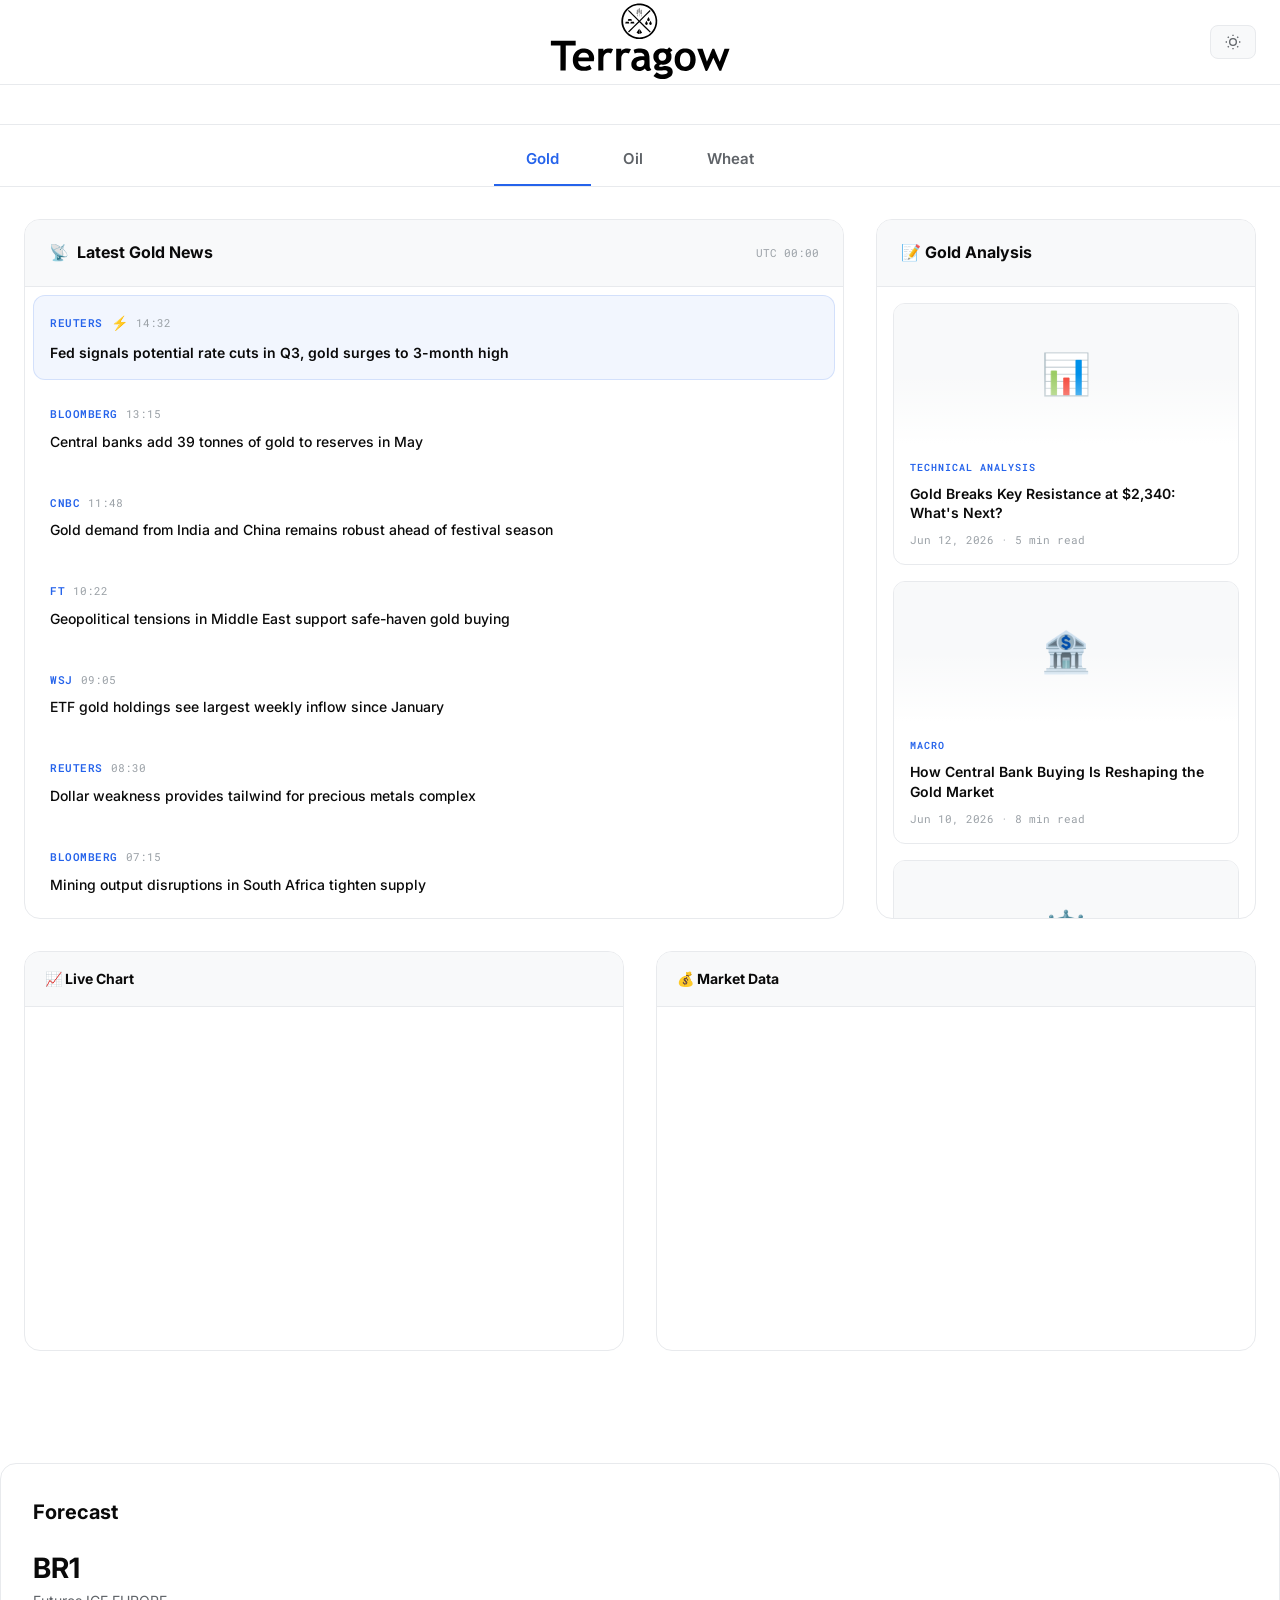
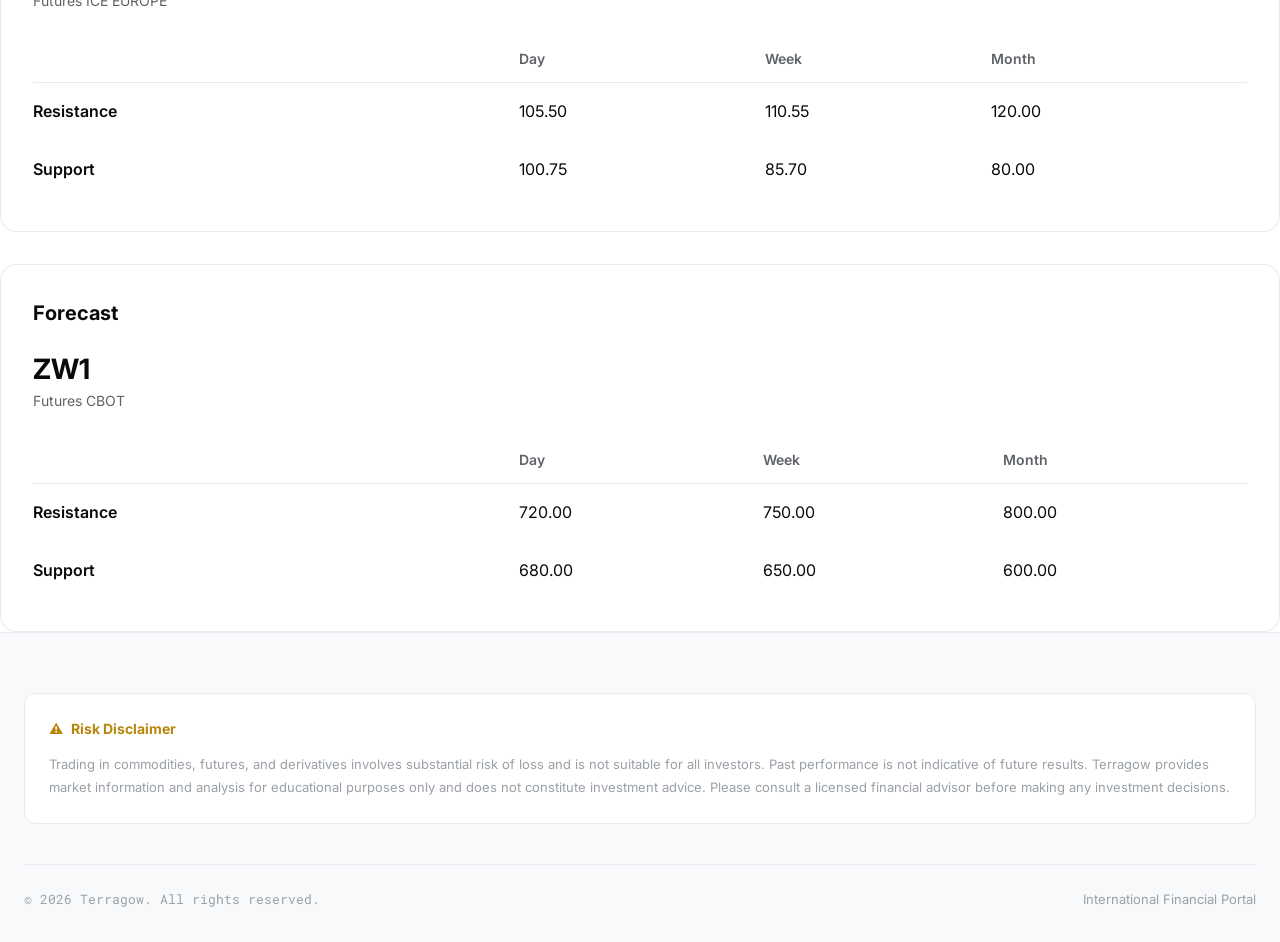
==== index.html @ b3d5333f "Update index.html" ====
<!DOCTYPE html>
<html lang="en">
<head>
    <meta charset="UTF-8">
    <meta name="viewport" content="width=device-width, initial-scale=1.0">
    <title>Terragow — Commodity Markets</title>

    <!-- Fonts -->
    <link rel="preconnect" href="https://fonts.googleapis.com">
    <link href="https://fonts.googleapis.com/css2?family=Inter:wght@300;400;500;600;700;800&family=Roboto+Mono:wght@400;500;600&display=swap" rel="stylesheet">

    <!-- Styles -->
    <link rel="stylesheet" href="css/style.css">

    <!--
        ВАЖНО: скрипт ниже выполняется ДО отрисовки страницы.
        Он читает тему из памяти и ставит её на <html> сразу,
        чтобы не было "мигания" светлой темы при загрузке.
    -->
    <script>
        (function() {
            var theme = localStorage.getItem('terragow-theme') || 'light';
            document.documentElement.setAttribute('data-theme', theme);
        })();
    </script>


    <!-- TradingView widgets (подключаем ОДИН РАЗ) -->
    <script type="module" src="https://widgets.tradingview-widget.com/w/en/tv-ticker-tape.js"></script>
    <script type="module" src="https://widgets.tradingview-widget.com/w/en/tv-mini-chart.js"></script>
    <script type="module" src="https://widgets.tradingview-widget.com/w/en/tv-market-data.js"></script>
</head>
<body>

    <!-- Header -->
    <header class="header">
        <div class="header-inner">
            <a href="index.html" class="header-logo">
                <img src="logo.svg" alt="Terragow">
            </a>
            <div class="header-controls">
                
                <button class="control-btn" onclick="toggleTheme()" id="themeBtn" title="Toggle theme">
                    <svg width="16" height="16" viewBox="0 0 24 24" fill="none" stroke="currentColor" stroke-width="2" id="themeIcon">
                        <circle cx="12" cy="12" r="5"/><line x1="12" y1="1" x2="12" y2="3"/><line x1="12" y1="21" x2="12" y2="23"/><line x1="4.22" y1="4.22" x2="5.64" y2="5.64"/><line x1="18.36" y1="18.36" x2="19.78" y2="19.78"/><line x1="1" y1="12" x2="3" y2="12"/><line x1="21" y1="12" x2="23" y2="12"/><line x1="4.22" y1="19.78" x2="5.64" y2="18.36"/><line x1="18.36" y1="5.64" x2="19.78" y2="4.22"/>
                    </svg>
                </button>
            </div>
        </div>
    </header>

    <!-- TradingView Ticker Tape -->
<div class="ticker-section">
    <tv-ticker-tape
        symbols="CMCMARKETS:GOLD,CFI:WTI,FOREXCOM:WHEAT,CAPITALCOM:DXY,BLACKBULL:BRENT"
        hide-chart
        item-size="compact">
    </tv-ticker-tape>
</div>

    <!-- Main Content -->
    <main class="main-content">

        <!-- Tabs -->
        <nav class="tabs-nav">
            <button class="tab-btn active" data-tab="gold"  onclick="switchTab('gold')"><span class="tab-label">Gold</span></button>
            <button class="tab-btn"        data-tab="oil"   onclick="switchTab('oil')"><span class="tab-label">Oil</span></button>
            <button class="tab-btn"        data-tab="wheat" onclick="switchTab('wheat')"><span class="tab-label">Wheat</span></button>
        </nav>

        <!-- ==================== GOLD TAB ==================== -->
        <div class="tab-content active" id="tab-gold">
            <div class="section">
                <div class="section-grid">
                    <div class="news-frame">
                        <div class="news-frame-header">
                            <div class="news-frame-title">📡 <span class="tab-news-title">Latest Gold News</span></div>
                            <span style="font-family:'Roboto Mono';font-size:11px;color:var(--text-muted);">UTC 00:00</span>
                        </div>
                        <div class="news-frame-scroll" id="goldNews"></div>
                    </div>
                    <div class="articles-block">
                        <div class="articles-block-header">
                            <div class="articles-block-title">📝 <span class="tab-articles-title">Gold Analysis</span></div>
                        </div>
                        <div class="articles-list" id="goldArticles"></div>
                    </div>
                </div>

                <div class="widgets-row" style="margin-top: 32px;">
                    <div class="widget-card">
                        <div class="widget-header">📈 Live Chart</div>
                        <div class="widget-body">
                            <tv-mini-chart symbol="OANDA:XAUUSD" line-chart-type="Line" style="width:100%;height:100%;display:block;"></tv-mini-chart>
                        </div>
                    </div>
                    <div class="widget-card">
                        <div class="widget-header">💰 Market Data</div>
                        <div class="widget-body">
                            <tv-market-data
                                symbol-sectors='[{"sectionName":"Indices","symbols":["TVC:GOLD","TVC:SILVER","TVC:PLATINUM","BINANCE:BTCUSDT","CAPITALCOM:DXY"]}]'
                                style="width:100%;height:100%;display:block;">
                            </tv-market-data>
                        </div>
                        <!-- Forecast -->
<div class="forecast-block">
    <div class="forecast-title">Forecast</div>
    <div class="forecast-instrument">
        <div class="forecast-tiker" id="goldForecastTiker">—</div>
        <div class="forecast-desc" id="goldForecastDesc">—</div>
    </div>
    <table class="forecast-table">
        <thead>
            <tr>
                <th></th>
                <th>Day</th>
                <th>Week</th>
                <th>Month</th>
            </tr>
        </thead>
        <tbody>
            <tr>
                <td class="forecast-label">Resistance</td>
                <td id="goldForecastResDay">—</td>
                <td id="goldForecastResWeek">—</td>
                <td id="goldForecastResMonth">—</td>
            </tr>
            <tr>
                <td class="forecast-label">Support</td>
                <td id="goldForecastSupDay">—</td>
                <td id="goldForecastSupWeek">—</td>
                <td id="goldForecastSupMonth">—</td>
            </tr>
        </tbody>
    </table>
</div>
                    </div>
                </div>
            </div>
        </div>
        

        <!-- ==================== OIL TAB ==================== -->
        <div class="tab-content" id="tab-oil">
            <div class="section">
                <div class="section-grid">
                    <div class="news-frame">
                        <div class="news-frame-header">
                            <div class="news-frame-title">📡 <span class="tab-news-title">Latest Oil News</span></div>
                            <span style="font-family:'Roboto Mono';font-size:11px;color:var(--text-muted);">UTC 00:00</span>
                        </div>
                        <div class="news-frame-scroll" id="oilNews"></div>
                    </div>
                    <div class="articles-block">
                        <div class="articles-block-header">
                            <div class="articles-block-title">📝 <span class="tab-articles-title">Oil Analysis</span></div>
                        </div>
                        <div class="articles-list" id="oilArticles"></div>
                    </div>
                </div>

                <div class="widgets-row" style="margin-top: 32px;">
                    <div class="widget-card">
                        <div class="widget-header">📈 Live Chart</div>
                        <div class="widget-body">
                            <tv-mini-chart symbol="BLACKBULL:WTI" line-chart-type="Line" style="width:100%;height:100%;display:block;"></tv-mini-chart>
                        </div>
                    </div>
                    <div class="widget-card">
                        <div class="widget-header">💰 Market Data</div>
                        <div class="widget-body">
                            <tv-market-data
                                symbol-sectors='[{"sectionName":"Indices","symbols":["BLACKBULL:WTI","BLACKBULL:BRENT","CAPITALCOM:NATURALGAS","CAPITALCOM:GASOLINE","FRED:GASDESW"]}]'
                                style="width:100%;height:100%;display:block;">
                            </tv-market-data>
                        </div>
                    </div>
                </div>
            </div>
        </div>
        <!-- Forecast -->
<div class="forecast-block">
    <div class="forecast-title">Forecast</div>
    <div class="forecast-instrument">
        <div class="forecast-tiker" id="oilForecastTiker">—</div>
        <div class="forecast-desc" id="oilForecastDesc">—</div>
    </div>
    <table class="forecast-table">
        <thead>
            <tr><th></th><th>Day</th><th>Week</th><th>Month</th></tr>
        </thead>
        <tbody>
            <tr>
                <td class="forecast-label">Resistance</td>
                <td id="oilForecastResDay">—</td>
                <td id="oilForecastResWeek">—</td>
                <td id="oilForecastResMonth">—</td>
            </tr>
            <tr>
                <td class="forecast-label">Support</td>
                <td id="oilForecastSupDay">—</td>
                <td id="oilForecastSupWeek">—</td>
                <td id="oilForecastSupMonth">—</td>
            </tr>
        </tbody>
    </table>
</div>

        <!-- ==================== WHEAT TAB ==================== -->
        <div class="tab-content" id="tab-wheat">
            <div class="section">
                <div class="section-grid">
                    <div class="news-frame">
                        <div class="news-frame-header">
                            <div class="news-frame-title">📡 <span class="tab-news-title">Latest Wheat News</span></div>
                            <span style="font-family:'Roboto Mono';font-size:11px;color:var(--text-muted);">UTC 00:00</span>
                        </div>
                        <div class="news-frame-scroll" id="wheatNews"></div>
                    </div>
                    <div class="articles-block">
                        <div class="articles-block-header">
                            <div class="articles-block-title">📝 <span class="tab-articles-title">Wheat Analysis</span></div>
                        </div>
                        <div class="articles-list" id="wheatArticles"></div>
                    </div>
                </div>

                <div class="widgets-row" style="margin-top: 32px;">
                    <div class="widget-card">
                        <div class="widget-header">📈 Live Chart</div>
                        <div class="widget-body">
                            <tv-mini-chart symbol="FOREXCOM:WHEAT" line-chart-type="Line" style="width:100%;height:100%;display:block;"></tv-mini-chart>
                        </div>
                    </div>
                    <div class="widget-card">
                        <div class="widget-header">💰 Market Data</div>
                        <div class="widget-body">
                            <tv-market-data
                                symbol-sectors='[{"sectionName":"Indices","symbols":["FOREXCOM:WHEAT","FOREXCOM:SOYBEAN","CAPITALCOM:OATS","FOREXCOM:CORN","CAPITALCOM:DXY"]}]'
                                style="width:100%;height:100%;display:block;">
                            </tv-market-data>
                        </div>
                    </div>
                </div>
            </div>
        </div>
        <!-- Forecast -->
<div class="forecast-block">
    <div class="forecast-title">Forecast</div>
    <div class="forecast-instrument">
        <div class="forecast-tiker" id="wheatForecastTiker">—</div>
        <div class="forecast-desc" id="wheatForecastDesc">—</div>
    </div>
    <table class="forecast-table">
        <thead>
            <tr><th></th><th>Day</th><th>Week</th><th>Month</th></tr>
        </thead>
        <tbody>
            <tr>
                <td class="forecast-label">Resistance</td>
                <td id="wheatForecastResDay">—</td>
                <td id="wheatForecastResWeek">—</td>
                <td id="wheatForecastResMonth">—</td>
            </tr>
            <tr>
                <td class="forecast-label">Support</td>
                <td id="wheatForecastSupDay">—</td>
                <td id="wheatForecastSupWeek">—</td>
                <td id="wheatForecastSupMonth">—</td>
            </tr>
        </tbody>
    </table>
</div>

    </main>

    <!-- Footer -->
    <footer class="footer">
        <div class="footer-inner">
            <div class="footer-disclaimer">
                <h4>⚠️ <span class="footer-risk-title">Risk Disclaimer</span></h4>
                <p class="footer-risk-text">Trading in commodities, futures, and derivatives involves substantial risk of loss and is not suitable for all investors. Past performance is not indicative of future results. Terragow provides market information and analysis for educational purposes only and does not constitute investment advice. Please consult a licensed financial advisor before making any investment decisions.</p>
            </div>
            <div class="footer-bottom">
                <div class="footer-copyright">© 2026 Terragow. All rights reserved.</div>
                <div style="color:var(--text-muted);font-size:13px;">International Financial Portal</div>
            </div>
        </div>
    </footer>

    <!-- Scripts -->
    <script src="js/data.js"></script>
    <script src="js/main.js"></script>
</body>
</html>
---- css/style.css ----
/* ============================================
   TERRAGOW — Commodity Markets
   Styles
   ============================================ */

/* ===== CSS Variables ===== */
:root {
    --bg-primary: #ffffff;
    --bg-secondary: #f8f9fa;
    --bg-card: #ffffff;
    --bg-hover: #f1f3f4;
    --text-primary: #0a0a0a;
    --text-secondary: #5f6368;
    --text-muted: #9aa0a6;
    --accent-blue: #2563eb;
    --accent-blue-hover: #1d4ed8;
    --accent-gold: #b8860b;
    --price-up: #16a34a;
    --price-down: #dc2626;
    --border: #e8eaed;
    --border-light: #dadce0;
    --shadow: 0 1px 3px rgba(0,0,0,0.08);
    --shadow-hover: 0 4px 12px rgba(0,0,0,0.12);
}

[data-theme="dark"] {
    --bg-primary: #0a0a0a;
    --bg-secondary: #111111;
    --bg-card: #141414;
    --bg-hover: #1a1a1a;
    --text-primary: #ffffff;
    --text-secondary: #a0a0a0;
    --text-muted: #666666;
    --accent-blue: #3b82f6;
    --accent-blue-hover: #60a5fa;
    --accent-gold: #d4af37;
    --price-up: #22c55e;
    --price-down: #ef4444;
    --border: #222222;
    --border-light: #333333;
    --shadow: 0 1px 3px rgba(0,0,0,0.3);
    --shadow-hover: 0 4px 12px rgba(0,0,0,0.5);
}

/* ===== Reset ===== */
* { margin: 0; padding: 0; box-sizing: border-box; }
html { scroll-behavior: smooth; }

body {
    font-family: 'Inter', -apple-system, BlinkMacSystemFont, sans-serif;
    background: var(--bg-primary);
    color: var(--text-primary);
    line-height: 1.6;
    overflow-x: hidden;
    transition: background 0.3s, color 0.3s;
}

/* ===== Header ===== */
.header {
    position: fixed;
    top: 0; left: 0; right: 0;
    z-index: 1000;
    background: var(--bg-primary);
    border-bottom: 1px solid var(--border);
    transition: all 0.3s;
    height: 85px;
}
.header-inner {
    max-width: 1400px;
    margin: 0 auto;
    padding: 0 24px;
    display: flex;
    align-items: center;
    justify-content: center;
    height: 100%;
    position: relative;
}
.header-logo { display: flex; align-items: center; text-decoration: none; }
.header-logo img {
    width: 200px;
    height: auto;
    display: block;
    transition: filter 0.3s;
    min-width: 180px;
}
[data-theme="dark"] .header-logo img { filter: invert(1); }

.header-controls {
    position: absolute;
    right: 24px;
    display: flex;
    align-items: center;
    gap: 12px;
}
.control-btn {
    background: var(--bg-secondary);
    border: 1px solid var(--border);
    color: var(--text-secondary);
    padding: 8px 14px;
    border-radius: 8px;
    font-family: 'Inter', sans-serif;
    font-size: 13px;
    font-weight: 500;
    cursor: pointer;
    display: flex;
    align-items: center;
    gap: 6px;
    transition: all 0.2s;
}
.control-btn:hover { background: var(--bg-hover); color: var(--text-primary); }


/* ===== Ticker ===== */
.ticker-section {
    position: fixed;
    top: 85px;                /* точно под хедером */
    left: 0; right: 0;
    z-index: 999;
    background: var(--bg-primary);
    border-bottom: 1px solid var(--border);
    height: 40px;             /* фиксированная высота — обрезает копирайт */
    overflow: hidden;         /* прячет всё, что не влезло */
    line-height: 0;
}

.ticker-section tv-ticker-tape {
    display: block;
    width: 100%;
    margin-top: -4px;         /* компенсируем внутренний отступ виджета сверху */
}
.ticker-wrapper {
    display: flex;
    align-items: center;
    height: 100%;
    overflow: hidden;
    position: relative;
}
.ticker-track {
    display: flex;
    animation: ticker 30s linear infinite;
    white-space: nowrap;
    will-change: transform;
}
.ticker-track:hover { animation-play-state: paused; }
@keyframes ticker {
    0% { transform: translateX(0); }
    100% { transform: translateX(-50%); }
}
.ticker-item {
    display: inline-flex;
    align-items: center;
    gap: 10px;
    padding: 0 28px;
    font-family: 'Roboto Mono', monospace;
    font-size: 14px;
    font-weight: 500;
    border-right: 1px solid var(--border);
}
.ticker-symbol { color: var(--text-secondary); font-weight: 400; font-size: 13px; }
.ticker-price { color: var(--text-primary); font-weight: 600; }
.ticker-change {
    display: inline-flex;
    align-items: center;
    gap: 4px;
    font-size: 13px;
    font-weight: 500;
}
.ticker-change.up { color: var(--price-up); }
.ticker-change.down { color: var(--price-down); }

/* ===== Main Layout ===== */
.main-content { margin-top: 133px; min-height: calc(100vh - 112px); }

/* ===== Tabs ===== */
.tabs-nav {
    display: flex;
    justify-content: center;
    gap: 0;
    border-bottom: 1px solid var(--border);
    background: var(--bg-primary);
    position: sticky;
    top: 133px;
    z-index: 998;
}
.tab-btn {
    padding: 16px 32px;
    background: none;
    border: none;
    border-bottom: 2px solid transparent;
    color: var(--text-secondary);
    font-family: 'Inter', sans-serif;
    font-size: 15px;
    font-weight: 600;
    cursor: pointer;
    transition: all 0.2s;
    position: relative;
}
.tab-btn:hover { color: var(--text-primary); }
.tab-btn.active { color: var(--accent-blue); border-bottom-color: var(--accent-blue); }

.tab-content { display: none; }
.tab-content.active { display: block; }

/* ===== Section ===== */
.section { max-width: 1400px; margin: 0 auto; padding: 32px 24px 80px; }
.section-grid {
    display: grid;
    grid-template-columns: 1fr 380px;
    gap: 32px;
    align-items: start;
}

/* ===== News Frame (left) ===== */
.news-frame {
    background: var(--bg-card);
    border: 1px solid var(--border);
    border-radius: 16px;
    overflow: hidden;
    display: flex;
    flex-direction: column;
    height: 700px;
}
.news-frame-header {
    padding: 20px 24px;
    border-bottom: 1px solid var(--border);
    display: flex;
    justify-content: space-between;
    align-items: center;
    background: var(--bg-secondary);
}
.news-frame-title { font-size: 16px; font-weight: 700; display: flex; align-items: center; gap: 8px; }
.news-frame-scroll { overflow-y: auto; flex: 1; padding: 8px; }
.news-frame-scroll::-webkit-scrollbar { width: 6px; }
.news-frame-scroll::-webkit-scrollbar-track { background: transparent; }
.news-frame-scroll::-webkit-scrollbar-thumb { background: var(--border-light); border-radius: 3px; }

.news-item {
    padding: 16px;
    border-radius: 12px;
    margin-bottom: 8px;
    transition: all 0.2s;
    border: 1px solid transparent;
}
.news-item:hover { background: var(--bg-hover); border-color: var(--border-light); }
.news-item.flash { background: rgba(37, 99, 235, 0.06); border: 1px solid rgba(37, 99, 235, 0.15); }
.news-item.flash:hover { background: rgba(37, 99, 235, 0.1); }
.news-item-header { display: flex; align-items: center; gap: 8px; margin-bottom: 8px; }
.news-source {
    font-family: 'Roboto Mono', monospace;
    font-size: 11px;
    color: var(--accent-blue);
    font-weight: 600;
    text-transform: uppercase;
    letter-spacing: 0.5px;
}
.news-time { font-family: 'Roboto Mono', monospace; font-size: 11px; color: var(--text-muted); }
.news-flash-icon { color: #f59e0b; font-size: 14px; }
.news-title { font-size: 14px; font-weight: 500; line-height: 1.5; color: var(--text-primary); }
.news-title.flash { font-weight: 600; }

/* ===== Articles Block (right sidebar) ===== */
.articles-block {
    background: var(--bg-card);
    border: 1px solid var(--border);
    border-radius: 16px;
    overflow: hidden;
    display: flex;
    flex-direction: column;
    height: 700px;
}
.articles-block-header {
    padding: 20px 24px;
    border-bottom: 1px solid var(--border);
    background: var(--bg-secondary);
}
.articles-block-title { font-size: 16px; font-weight: 700; }
.articles-list { overflow-y: auto; flex: 1; padding: 16px; }
.articles-list::-webkit-scrollbar { width: 6px; }
.articles-list::-webkit-scrollbar-track { background: transparent; }
.articles-list::-webkit-scrollbar-thumb { background: var(--border-light); border-radius: 3px; }

/* ===== Article Card (link) ===== */
.article-card {
    display: block;
    text-decoration: none;
    color: inherit;
    border-radius: 12px;
    overflow: hidden;
    margin-bottom: 16px;
    border: 1px solid var(--border);
    transition: all 0.3s;
    cursor: pointer;
}
.article-card:hover {
    transform: translateY(-2px);
    box-shadow: var(--shadow-hover);
    border-color: var(--border-light);
}
.article-image {
    width: 100%;
    height: 140px;
    background: var(--bg-secondary);
    display: flex;
    align-items: center;
    justify-content: center;
    font-size: 40px;
    position: relative;
}
.article-image::after {
    content: '';
    position: absolute;
    bottom: 0; left: 0; right: 0;
    height: 50%;
    background: linear-gradient(to top, var(--bg-card), transparent);
}
.article-content { padding: 16px; }
.article-tag {
    font-family: 'Roboto Mono', monospace;
    font-size: 10px;
    font-weight: 600;
    color: var(--accent-blue);
    text-transform: uppercase;
    letter-spacing: 1px;
    margin-bottom: 8px;
}
.article-title { font-size: 14px; font-weight: 600; line-height: 1.4; margin-bottom: 8px; }
.article-meta { font-family: 'Roboto Mono', monospace; font-size: 11px; color: var(--text-muted); }

/* ===== Widgets row ===== */
.widgets-row {
    display: grid;
    grid-template-columns: 1fr 1fr;
    gap: 32px;
}
.widget-card {
    background: var(--bg-card);
    border: 1px solid var(--border);
    border-radius: 16px;
    overflow: hidden;
    height: 400px;
}
.widget-header {
    padding: 16px 20px;
    border-bottom: 1px solid var(--border);
    background: var(--bg-secondary);
    font-size: 14px;
    font-weight: 700;
    color: var(--text-primary);
}
.widget-body { height: calc(100% - 53px); padding: 8px; }
.widget-body iframe { width: 100%; height: 100%; border: 0; }
.widget-placeholder {
    display: flex;
    align-items: center;
    justify-content: center;
    flex-direction: column;
    height: 100%;
    color: var(--text-muted);
    gap: 12px;
}
.tradingview-widget-copyright { display: none !important; }

/* ===== Footer ===== */
.footer {
    background: var(--bg-secondary);
    border-top: 1px solid var(--border);
    padding: 60px 24px 32px;
}
.footer-inner { max-width: 1400px; margin: 0 auto; }
.footer-disclaimer {
    margin-bottom: 40px;
    padding: 24px;
    background: var(--bg-card);
    border: 1px solid var(--border);
    border-radius: 12px;
}
.footer-disclaimer h4 {
    font-size: 14px;
    font-weight: 700;
    margin-bottom: 12px;
    color: var(--accent-gold);
    display: flex;
    align-items: center;
    gap: 8px;
}
.footer-disclaimer p { color: var(--text-muted); font-size: 13px; line-height: 1.8; }
.footer-bottom {
    display: flex;
    justify-content: space-between;
    align-items: center;
    flex-wrap: wrap;
    gap: 16px;
    padding-top: 24px;
    border-top: 1px solid var(--border);
}
.footer-copyright { color: var(--text-muted); font-size: 13px; font-family: 'Roboto Mono', monospace; }

/* ============================================
   ARTICLE PAGE STYLES
   ============================================ */
.article-page {
    max-width: 820px;
    margin: 0 auto;
    padding: 40px 24px 80px;
}
.article-back {
    display: inline-flex;
    align-items: center;
    gap: 8px;
    color: var(--text-secondary);
    text-decoration: none;
    font-size: 14px;
    font-weight: 500;
    margin-bottom: 32px;
    transition: color 0.2s;
}
.article-back:hover { color: var(--accent-blue); }

.article-hero {
    width: 100%;
    aspect-ratio: 16 / 9;
    border-radius: 16px;
    overflow: hidden;
    margin-bottom: 32px;
    background: var(--bg-secondary);
}
.article-hero img {
    width: 100%;
    height: 100%;
    object-fit: cover;
    display: block;
}

.article-page-tag {
    font-family: 'Roboto Mono', monospace;
    font-size: 11px;
    font-weight: 600;
    color: var(--accent-blue);
    text-transform: uppercase;
    letter-spacing: 1.5px;
    margin-bottom: 12px;
}
.article-page h1 {
    font-size: 36px;
    font-weight: 800;
    line-height: 1.2;
    margin-bottom: 16px;
    color: var(--text-primary);
}
.article-page-meta {
    font-family: 'Roboto Mono', monospace;
    font-size: 12px;
    color: var(--text-muted);
    margin-bottom: 40px;
    padding-bottom: 24px;
    border-bottom: 1px solid var(--border);
}
.article-body {
    font-size: 17px;
    line-height: 1.8;
    color: var(--text-primary);
}
.article-body p { margin-bottom: 24px; }
.article-body h2 {
    font-size: 24px;
    font-weight: 700;
    margin: 40px 0 16px;
    color: var(--text-primary);
}
.article-body h3 {
    font-size: 19px;
    font-weight: 700;
    margin: 32px 0 12px;
    color: var(--text-primary);
}
.article-body ul, .article-body ol {
    margin: 0 0 24px 24px;
}
.article-body li { margin-bottom: 8px; }
.article-body blockquote {
    border-left: 3px solid var(--accent-blue);
    padding-left: 20px;
    margin: 24px 0;
    font-style: italic;
    color: var(--text-secondary);
}
.article-body a {
    color: var(--accent-blue);
    text-decoration: none;
    border-bottom: 1px solid var(--accent-blue);
}
.article-body a:hover { color: var(--accent-blue-hover); }
.article-body img {
    max-width: 100%;
    height: auto;
    border-radius: 12px;
    margin: 24px 0;
}

/* ===== Responsive ===== */
@media (max-width: 1024px) {
    .section-grid { grid-template-columns: 1fr; }
    .articles-block { height: auto; max-height: 600px; }
    .widgets-row { grid-template-columns: 1fr; }
    .widget-card { height: 350px; }
    .article-page h1 { font-size: 28px; }
}
@media (max-width: 768px) {
    .header-inner { padding: 0 16px; }
    .header-logo img { width: 160px; min-width: 160px; }
    .header-controls { right: 16px; gap: 8px; }
    .control-btn { padding: 6px 10px; font-size: 12px; }
    .tab-btn { padding: 12px 16px; font-size: 13px; }
    .section { padding: 20px 16px 60px; }
    .news-frame { height: auto; max-height: 600px; }
    .article-page { padding: 24px 16px 60px; }
    .article-page h1 { font-size: 24px; }
    .article-body { font-size: 16px; }
}
@media (max-width: 480px) {
    .header-logo img { width: 140px; min-width: 140px; }
    .tab-btn { padding: 10px 12px; font-size: 12px; }
    .article-page h1 { font-size: 22px; }
}
/* ============================================
   FORECAST BLOCK
   ============================================ */
.forecast-block {
    margin-top: 32px;
    background: var(--bg-card);
    border: 1px solid var(--border);
    border-radius: 16px;
    padding: 32px;
}

.forecast-title {
    font-size: 20px;
    font-weight: 700;
    margin-bottom: 24px;
    color: var(--text-primary);
}

.forecast-instrument {
    margin-bottom: 24px;
}

.forecast-tiker {
    font-size: 28px;
    font-weight: 700;
    color: var(--text-primary);
    line-height: 1.2;
    margin-bottom: 4px;
}

.forecast-desc {
    font-size: 14px;
    color: var(--text-secondary);
}

.forecast-table {
    width: 100%;
    border-collapse: collapse;
}

.forecast-table th {
    text-align: left;
    font-size: 14px;
    font-weight: 600;
    color: var(--text-secondary);
    padding: 12px 0;
    border-bottom: 1px solid var(--border);
}

.forecast-table th:first-child {
    width: 40%;
}

.forecast-table td {
    padding: 16px 0;
    font-size: 16px;
    color: var(--text-primary);
}

.forecast-table .forecast-label {
    font-size: 16px;
    font-weight: 600;
    color: var(--text-primary);
}

/* Адаптивность */
@media (max-width: 768px) {
    .forecast-block { padding: 20px 16px; }
    .forecast-tiker { font-size: 22px; }
    .forecast-table th:first-child { width: 35%; }
    .forecast-table td { font-size: 14px; padding: 12px 0; }
    .forecast-table .forecast-label { font-size: 14px; }
}
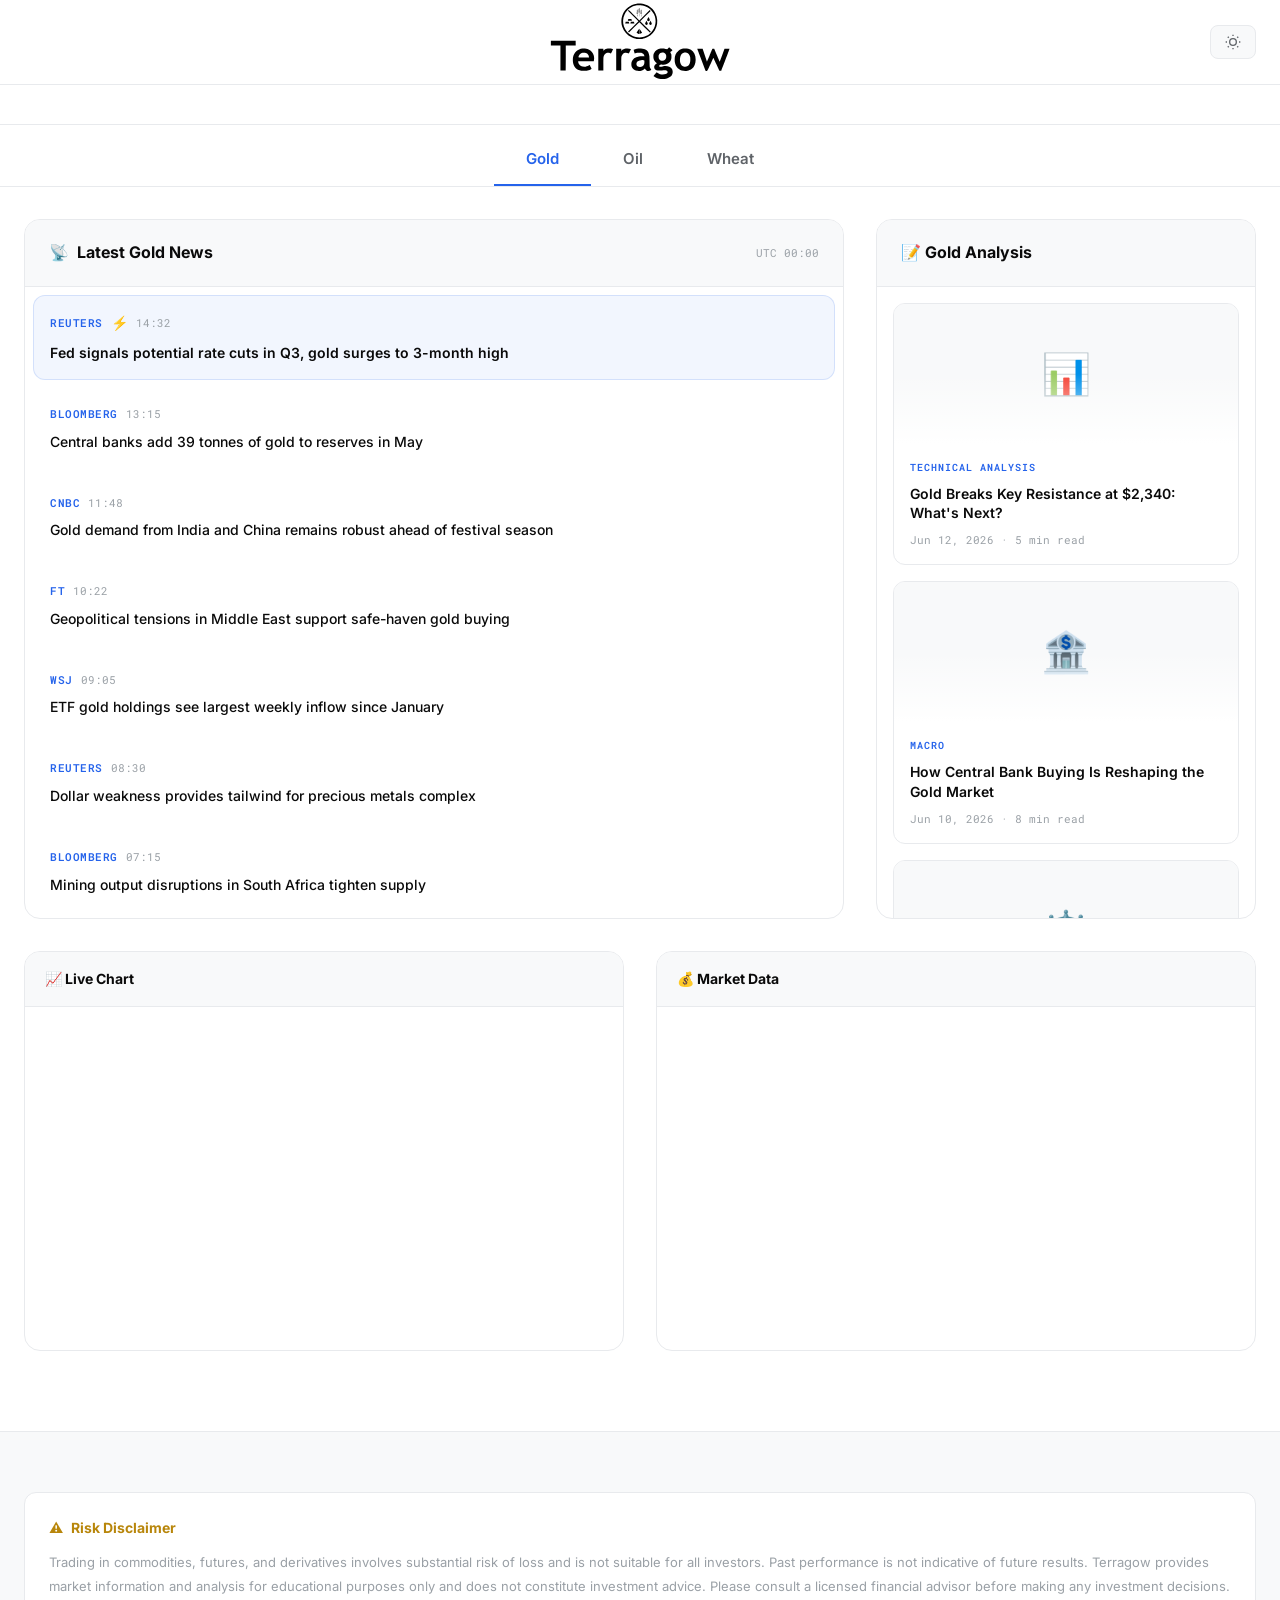
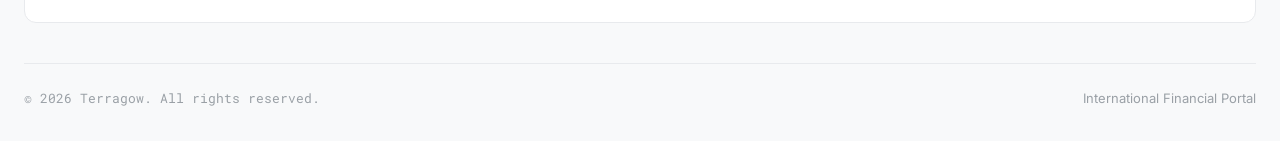
==== commit 580b58d1: "Update index.html" ====
--- a/index.html
+++ b/index.html
@@ -174,11 +174,7 @@
                                 style="width:100%;height:100%;display:block;">
                             </tv-market-data>
                         </div>
-                    </div>
-                </div>
-            </div>
-        </div>
-        <!-- Forecast -->
+                        <!-- Forecast -->
 <div class="forecast-block">
     <div class="forecast-title">Forecast</div>
     <div class="forecast-instrument">
@@ -205,7 +201,11 @@
         </tbody>
     </table>
 </div>
-
+                    </div>
+                </div>
+            </div>
+        </div>
+      
         <!-- ==================== WHEAT TAB ==================== -->
         <div class="tab-content" id="tab-wheat">
             <div class="section">
@@ -240,11 +240,7 @@
                                 style="width:100%;height:100%;display:block;">
                             </tv-market-data>
                         </div>
-                    </div>
-                </div>
-            </div>
-        </div>
-        <!-- Forecast -->
+                        <!-- Forecast -->
 <div class="forecast-block">
     <div class="forecast-title">Forecast</div>
     <div class="forecast-instrument">
@@ -271,7 +267,11 @@
         </tbody>
     </table>
 </div>
-
+                    </div>
+                </div>
+            </div>
+        </div>
+       
     </main>
 
     <!-- Footer -->
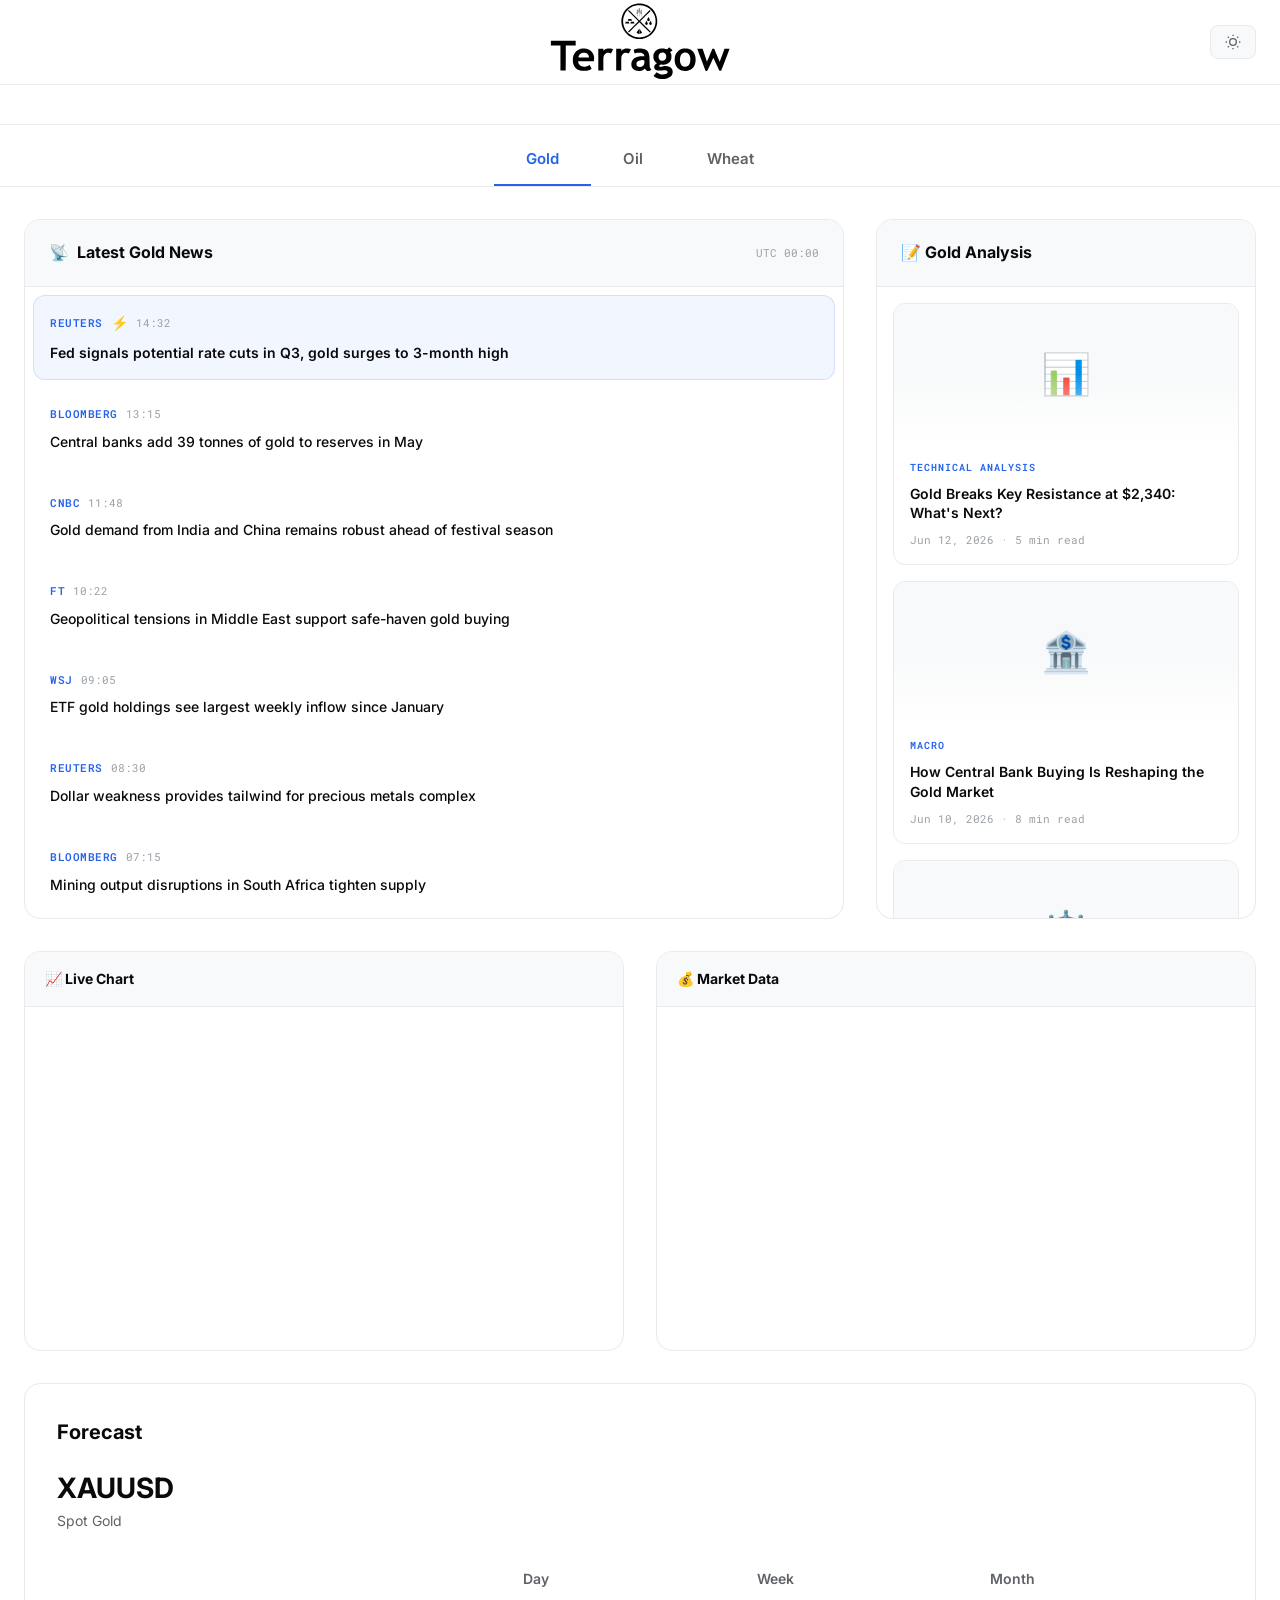
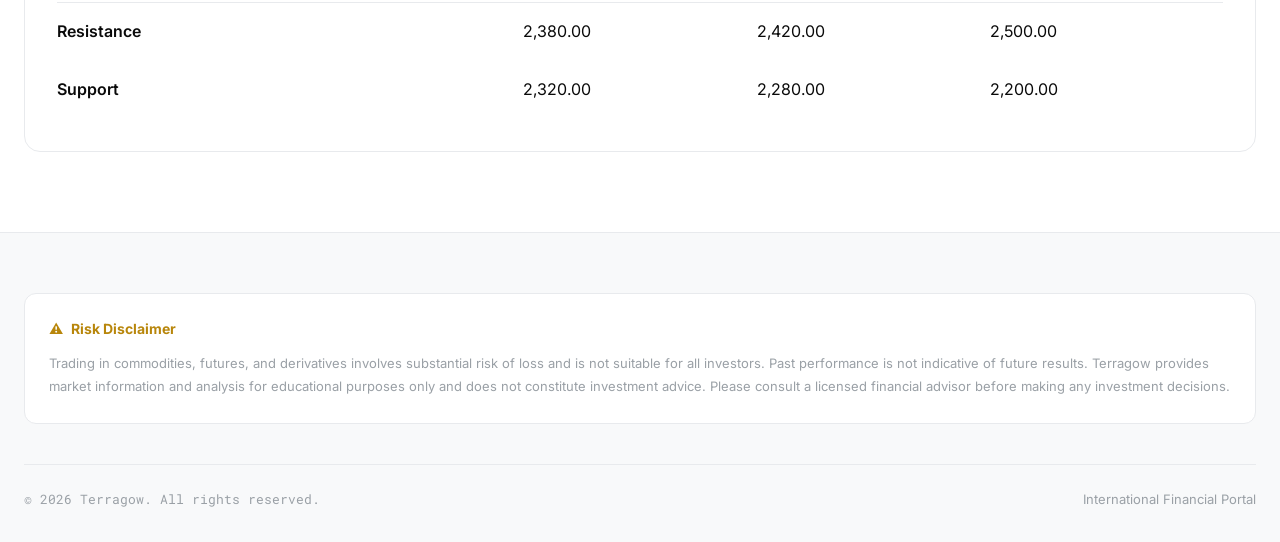
==== commit e5c03354: "Update index.html" ====
--- a/index.html
+++ b/index.html
@@ -69,76 +69,80 @@
         </nav>
 
         <!-- ==================== GOLD TAB ==================== -->
-        <div class="tab-content active" id="tab-gold">
-            <div class="section">
-                <div class="section-grid">
-                    <div class="news-frame">
-                        <div class="news-frame-header">
-                            <div class="news-frame-title">📡 <span class="tab-news-title">Latest Gold News</span></div>
-                            <span style="font-family:'Roboto Mono';font-size:11px;color:var(--text-muted);">UTC 00:00</span>
-                        </div>
-                        <div class="news-frame-scroll" id="goldNews"></div>
-                    </div>
-                    <div class="articles-block">
-                        <div class="articles-block-header">
-                            <div class="articles-block-title">📝 <span class="tab-articles-title">Gold Analysis</span></div>
-                        </div>
-                        <div class="articles-list" id="goldArticles"></div>
-                    </div>
-                </div>
-
-                <div class="widgets-row" style="margin-top: 32px;">
-                    <div class="widget-card">
-                        <div class="widget-header">📈 Live Chart</div>
-                        <div class="widget-body">
-                            <tv-mini-chart symbol="OANDA:XAUUSD" line-chart-type="Line" style="width:100%;height:100%;display:block;"></tv-mini-chart>
-                        </div>
-                    </div>
-                    <div class="widget-card">
-                        <div class="widget-header">💰 Market Data</div>
-                        <div class="widget-body">
-                            <tv-market-data
-                                symbol-sectors='[{"sectionName":"Indices","symbols":["TVC:GOLD","TVC:SILVER","TVC:PLATINUM","BINANCE:BTCUSDT","CAPITALCOM:DXY"]}]'
-                                style="width:100%;height:100%;display:block;">
-                            </tv-market-data>
-                        </div>
-                        <!-- Forecast -->
-<div class="forecast-block">
-    <div class="forecast-title">Forecast</div>
-    <div class="forecast-instrument">
-        <div class="forecast-tiker" id="goldForecastTiker">—</div>
-        <div class="forecast-desc" id="goldForecastDesc">—</div>
-    </div>
-    <table class="forecast-table">
-        <thead>
-            <tr>
-                <th></th>
-                <th>Day</th>
-                <th>Week</th>
-                <th>Month</th>
-            </tr>
-        </thead>
-        <tbody>
-            <tr>
-                <td class="forecast-label">Resistance</td>
-                <td id="goldForecastResDay">—</td>
-                <td id="goldForecastResWeek">—</td>
-                <td id="goldForecastResMonth">—</td>
-            </tr>
-            <tr>
-                <td class="forecast-label">Support</td>
-                <td id="goldForecastSupDay">—</td>
-                <td id="goldForecastSupWeek">—</td>
-                <td id="goldForecastSupMonth">—</td>
-            </tr>
-        </tbody>
-    </table>
-</div>
-                    </div>
-                </div>
-            </div>
-        </div>
-        
+<div class="tab-content active" id="tab-gold">
+    <div class="section">
+
+        <!-- Ряд 1: новости + аналитика -->
+        <div class="section-grid">
+            <div class="news-frame">
+                <div class="news-frame-header">
+                    <div class="news-frame-title">📡 <span class="tab-news-title">Latest Gold News</span></div>
+                    <span style="font-family:'Roboto Mono';font-size:11px;color:var(--text-muted);">UTC 00:00</span>
+                </div>
+                <div class="news-frame-scroll" id="goldNews"></div>
+            </div>
+            <div class="articles-block">
+                <div class="articles-block-header">
+                    <div class="articles-block-title">📝 <span class="tab-articles-title">Gold Analysis</span></div>
+                </div>
+                <div class="articles-list" id="goldArticles"></div>
+            </div>
+        </div>
+
+        <!-- Ряд 2: виджеты (Mini Chart + Market Data) -->
+        <div class="widgets-row" style="margin-top: 32px;">
+            <div class="widget-card">
+                <div class="widget-header">📈 Live Chart</div>
+                <div class="widget-body">
+                    <tv-mini-chart symbol="OANDA:XAUUSD" line-chart-type="Line" style="width:100%;height:100%;display:block;"></tv-mini-chart>
+                </div>
+            </div>
+            <div class="widget-card">
+                <div class="widget-header">💰 Market Data</div>
+                <div class="widget-body">
+                    <tv-market-data
+                        symbol-sectors='[{"sectionName":"Indices","symbols":["TVC:GOLD","TVC:SILVER","TVC:PLATINUM","BINANCE:BTCUSDT","CAPITALCOM:DXY"]}]'
+                        style="width:100%;height:100%;display:block;">
+                    </tv-market-data>
+                </div>
+            </div>
+        </div>
+
+        <!-- Ряд 3: Forecast ← ВОТ СЮДА! -->
+        <div class="forecast-block">
+            <div class="forecast-title">Forecast</div>
+            <div class="forecast-instrument">
+                <div class="forecast-tiker" id="goldForecastTiker">—</div>
+                <div class="forecast-desc" id="goldForecastDesc">—</div>
+            </div>
+            <table class="forecast-table">
+                <thead>
+                    <tr>
+                        <th></th>
+                        <th>Day</th>
+                        <th>Week</th>
+                        <th>Month</th>
+                    </tr>
+                </thead>
+                <tbody>
+                    <tr>
+                        <td class="forecast-label">Resistance</td>
+                        <td id="goldForecastResDay">—</td>
+                        <td id="goldForecastResWeek">—</td>
+                        <td id="goldForecastResMonth">—</td>
+                    </tr>
+                    <tr>
+                        <td class="forecast-label">Support</td>
+                        <td id="goldForecastSupDay">—</td>
+                        <td id="goldForecastSupWeek">—</td>
+                        <td id="goldForecastSupMonth">—</td>
+                    </tr>
+                </tbody>
+            </table>
+        </div>
+
+    </div>  <!-- ← закрывающая .section -->
+</div>      <!-- ← закрывающая .tab-content -->
 
         <!-- ==================== OIL TAB ==================== -->
         <div class="tab-content" id="tab-oil">
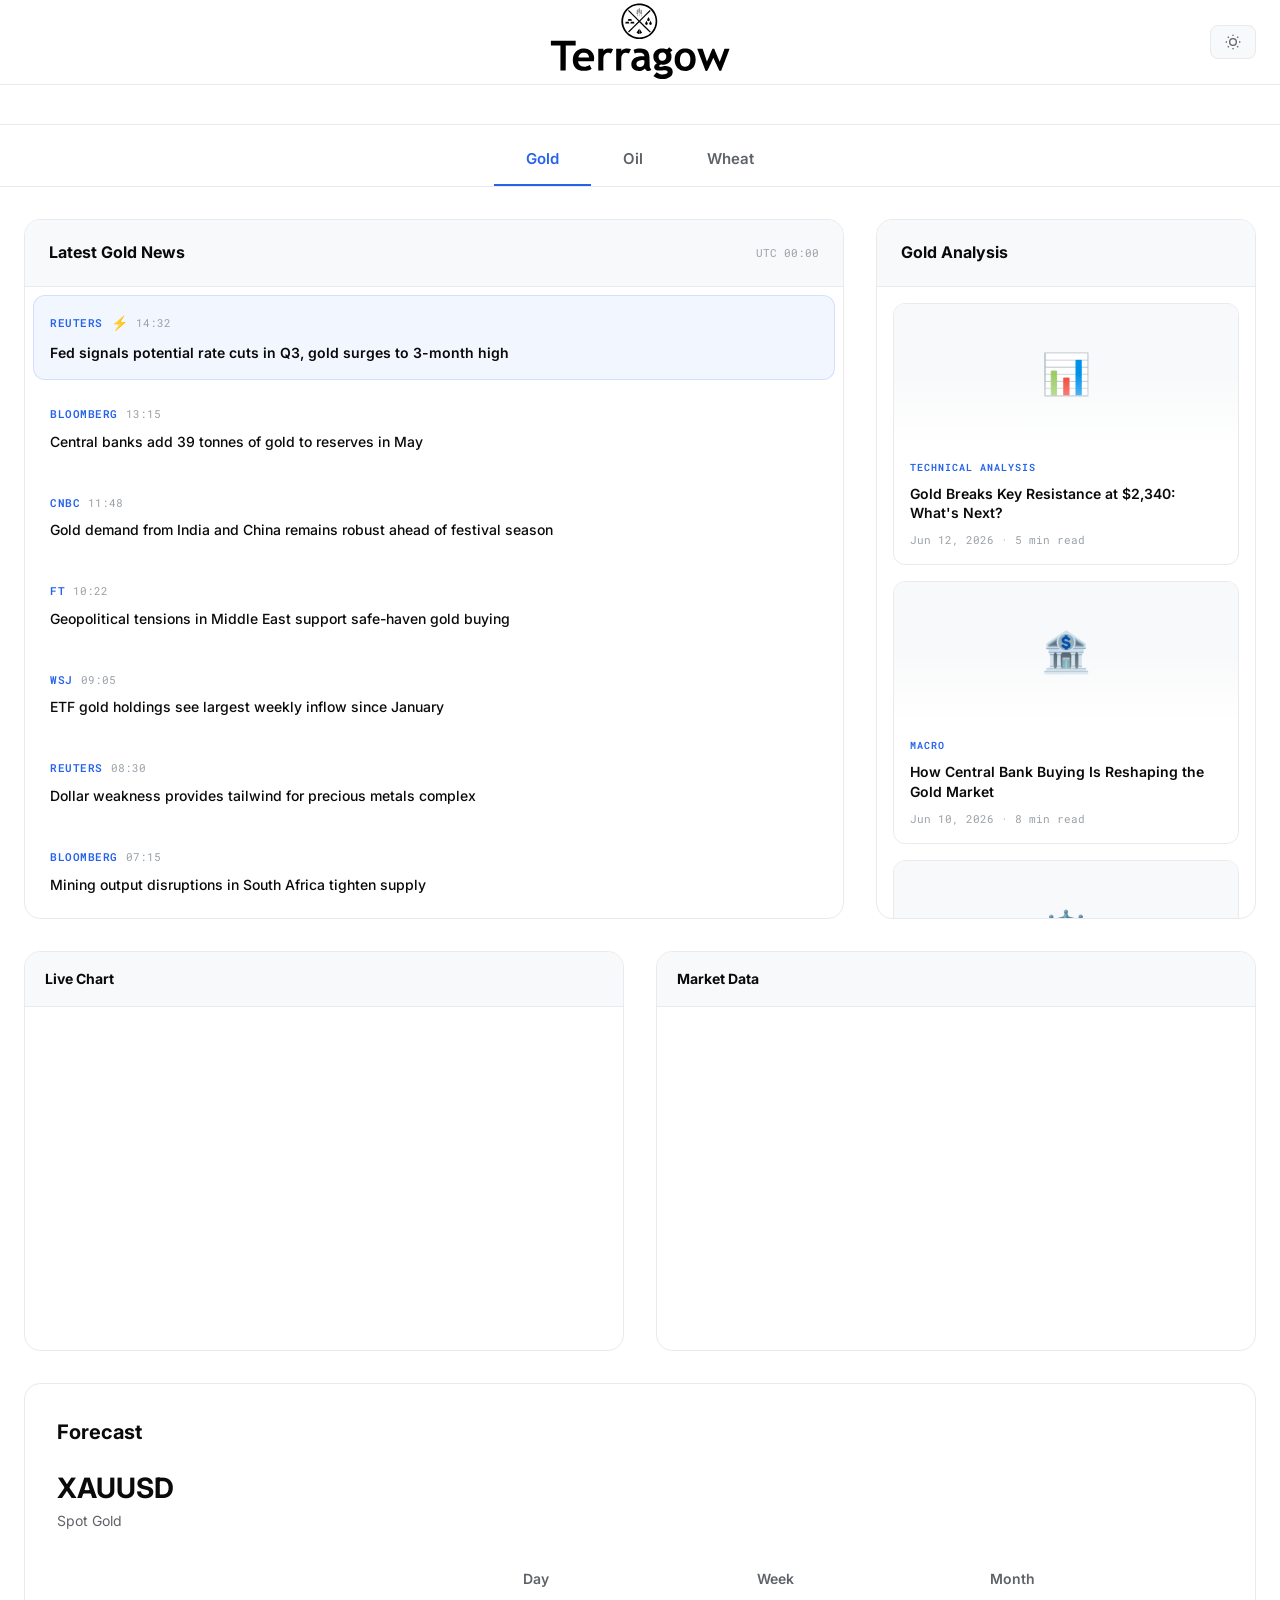
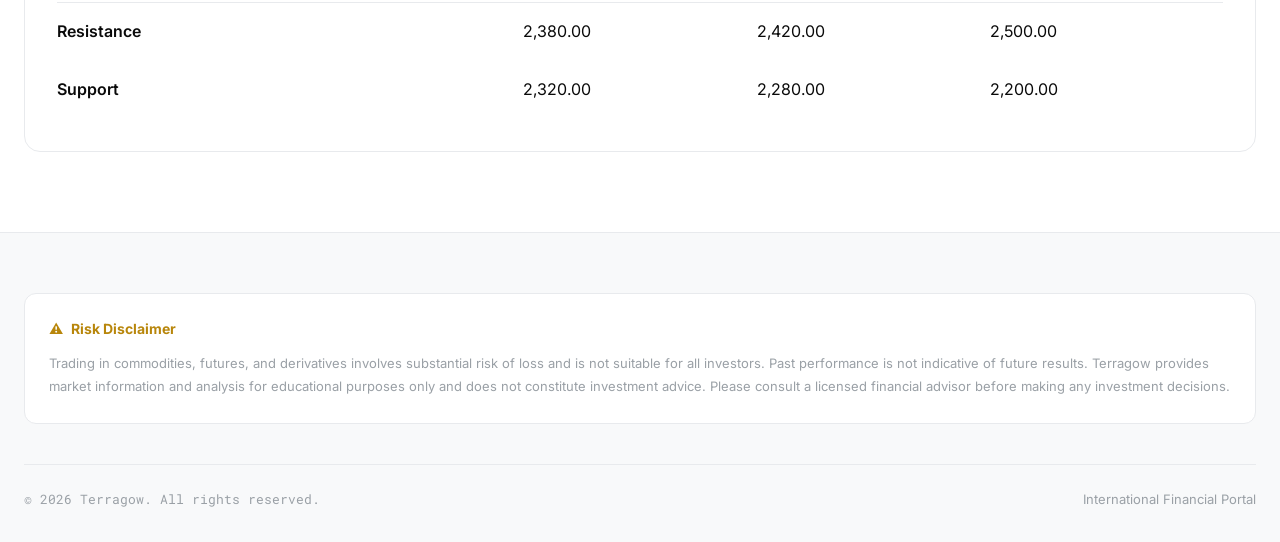
==== commit 23e849ae: "Update index.html" ====
--- a/index.html
+++ b/index.html
@@ -76,14 +76,14 @@
         <div class="section-grid">
             <div class="news-frame">
                 <div class="news-frame-header">
-                    <div class="news-frame-title">📡 <span class="tab-news-title">Latest Gold News</span></div>
+                    <div class="news-frame-title"><span class="tab-news-title">Latest Gold News</span></div>
                     <span style="font-family:'Roboto Mono';font-size:11px;color:var(--text-muted);">UTC 00:00</span>
                 </div>
                 <div class="news-frame-scroll" id="goldNews"></div>
             </div>
             <div class="articles-block">
                 <div class="articles-block-header">
-                    <div class="articles-block-title">📝 <span class="tab-articles-title">Gold Analysis</span></div>
+                    <div class="articles-block-title"><span class="tab-articles-title">Gold Analysis</span></div>
                 </div>
                 <div class="articles-list" id="goldArticles"></div>
             </div>
@@ -92,13 +92,13 @@
         <!-- Ряд 2: виджеты (Mini Chart + Market Data) -->
         <div class="widgets-row" style="margin-top: 32px;">
             <div class="widget-card">
-                <div class="widget-header">📈 Live Chart</div>
+                <div class="widget-header">Live Chart</div>
                 <div class="widget-body">
                     <tv-mini-chart symbol="OANDA:XAUUSD" line-chart-type="Line" style="width:100%;height:100%;display:block;"></tv-mini-chart>
                 </div>
             </div>
             <div class="widget-card">
-                <div class="widget-header">💰 Market Data</div>
+                <div class="widget-header">Market Data</div>
                 <div class="widget-body">
                     <tv-market-data
                         symbol-sectors='[{"sectionName":"Indices","symbols":["TVC:GOLD","TVC:SILVER","TVC:PLATINUM","BINANCE:BTCUSDT","CAPITALCOM:DXY"]}]'
@@ -150,14 +150,14 @@
                 <div class="section-grid">
                     <div class="news-frame">
                         <div class="news-frame-header">
-                            <div class="news-frame-title">📡 <span class="tab-news-title">Latest Oil News</span></div>
+                            <div class="news-frame-title"><span class="tab-news-title">Latest Oil News</span></div>
                             <span style="font-family:'Roboto Mono';font-size:11px;color:var(--text-muted);">UTC 00:00</span>
                         </div>
                         <div class="news-frame-scroll" id="oilNews"></div>
                     </div>
                     <div class="articles-block">
                         <div class="articles-block-header">
-                            <div class="articles-block-title">📝 <span class="tab-articles-title">Oil Analysis</span></div>
+                            <div class="articles-block-title"><span class="tab-articles-title">Oil Analysis</span></div>
                         </div>
                         <div class="articles-list" id="oilArticles"></div>
                     </div>
@@ -165,20 +165,22 @@
 
                 <div class="widgets-row" style="margin-top: 32px;">
                     <div class="widget-card">
-                        <div class="widget-header">📈 Live Chart</div>
+                        <div class="widget-header">Live Chart</div>
                         <div class="widget-body">
                             <tv-mini-chart symbol="BLACKBULL:WTI" line-chart-type="Line" style="width:100%;height:100%;display:block;"></tv-mini-chart>
                         </div>
                     </div>
                     <div class="widget-card">
-                        <div class="widget-header">💰 Market Data</div>
+                        <div class="widget-header">Market Data</div>
                         <div class="widget-body">
                             <tv-market-data
                                 symbol-sectors='[{"sectionName":"Indices","symbols":["BLACKBULL:WTI","BLACKBULL:BRENT","CAPITALCOM:NATURALGAS","CAPITALCOM:GASOLINE","FRED:GASDESW"]}]'
                                 style="width:100%;height:100%;display:block;">
                             </tv-market-data>
                         </div>
-                        <!-- Forecast -->
+                    </div>
+                </div>
+                <!-- Forecast -->
 <div class="forecast-block">
     <div class="forecast-title">Forecast</div>
     <div class="forecast-instrument">
@@ -205,10 +207,9 @@
         </tbody>
     </table>
 </div>
-                    </div>
-                </div>
-            </div>
-        </div>
+            </div>
+        </div>
+
       
         <!-- ==================== WHEAT TAB ==================== -->
         <div class="tab-content" id="tab-wheat">
@@ -216,14 +217,14 @@
                 <div class="section-grid">
                     <div class="news-frame">
                         <div class="news-frame-header">
-                            <div class="news-frame-title">📡 <span class="tab-news-title">Latest Wheat News</span></div>
+                            <div class="news-frame-title"><span class="tab-news-title">Latest Wheat News</span></div>
                             <span style="font-family:'Roboto Mono';font-size:11px;color:var(--text-muted);">UTC 00:00</span>
                         </div>
                         <div class="news-frame-scroll" id="wheatNews"></div>
                     </div>
                     <div class="articles-block">
                         <div class="articles-block-header">
-                            <div class="articles-block-title">📝 <span class="tab-articles-title">Wheat Analysis</span></div>
+                            <div class="articles-block-title"><span class="tab-articles-title">Wheat Analysis</span></div>
                         </div>
                         <div class="articles-list" id="wheatArticles"></div>
                     </div>
@@ -231,20 +232,22 @@
 
                 <div class="widgets-row" style="margin-top: 32px;">
                     <div class="widget-card">
-                        <div class="widget-header">📈 Live Chart</div>
+                        <div class="widget-header">Live Chart</div>
                         <div class="widget-body">
                             <tv-mini-chart symbol="FOREXCOM:WHEAT" line-chart-type="Line" style="width:100%;height:100%;display:block;"></tv-mini-chart>
                         </div>
                     </div>
                     <div class="widget-card">
-                        <div class="widget-header">💰 Market Data</div>
+                        <div class="widget-header">Market Data</div>
                         <div class="widget-body">
                             <tv-market-data
                                 symbol-sectors='[{"sectionName":"Indices","symbols":["FOREXCOM:WHEAT","FOREXCOM:SOYBEAN","CAPITALCOM:OATS","FOREXCOM:CORN","CAPITALCOM:DXY"]}]'
                                 style="width:100%;height:100%;display:block;">
                             </tv-market-data>
                         </div>
-                        <!-- Forecast -->
+                    </div>
+                </div>
+                <!-- Forecast -->
 <div class="forecast-block">
     <div class="forecast-title">Forecast</div>
     <div class="forecast-instrument">
@@ -271,11 +274,9 @@
         </tbody>
     </table>
 </div>
-                    </div>
-                </div>
-            </div>
-        </div>
-       
+            </div>
+        </div>
+
     </main>
 
     <!-- Footer -->
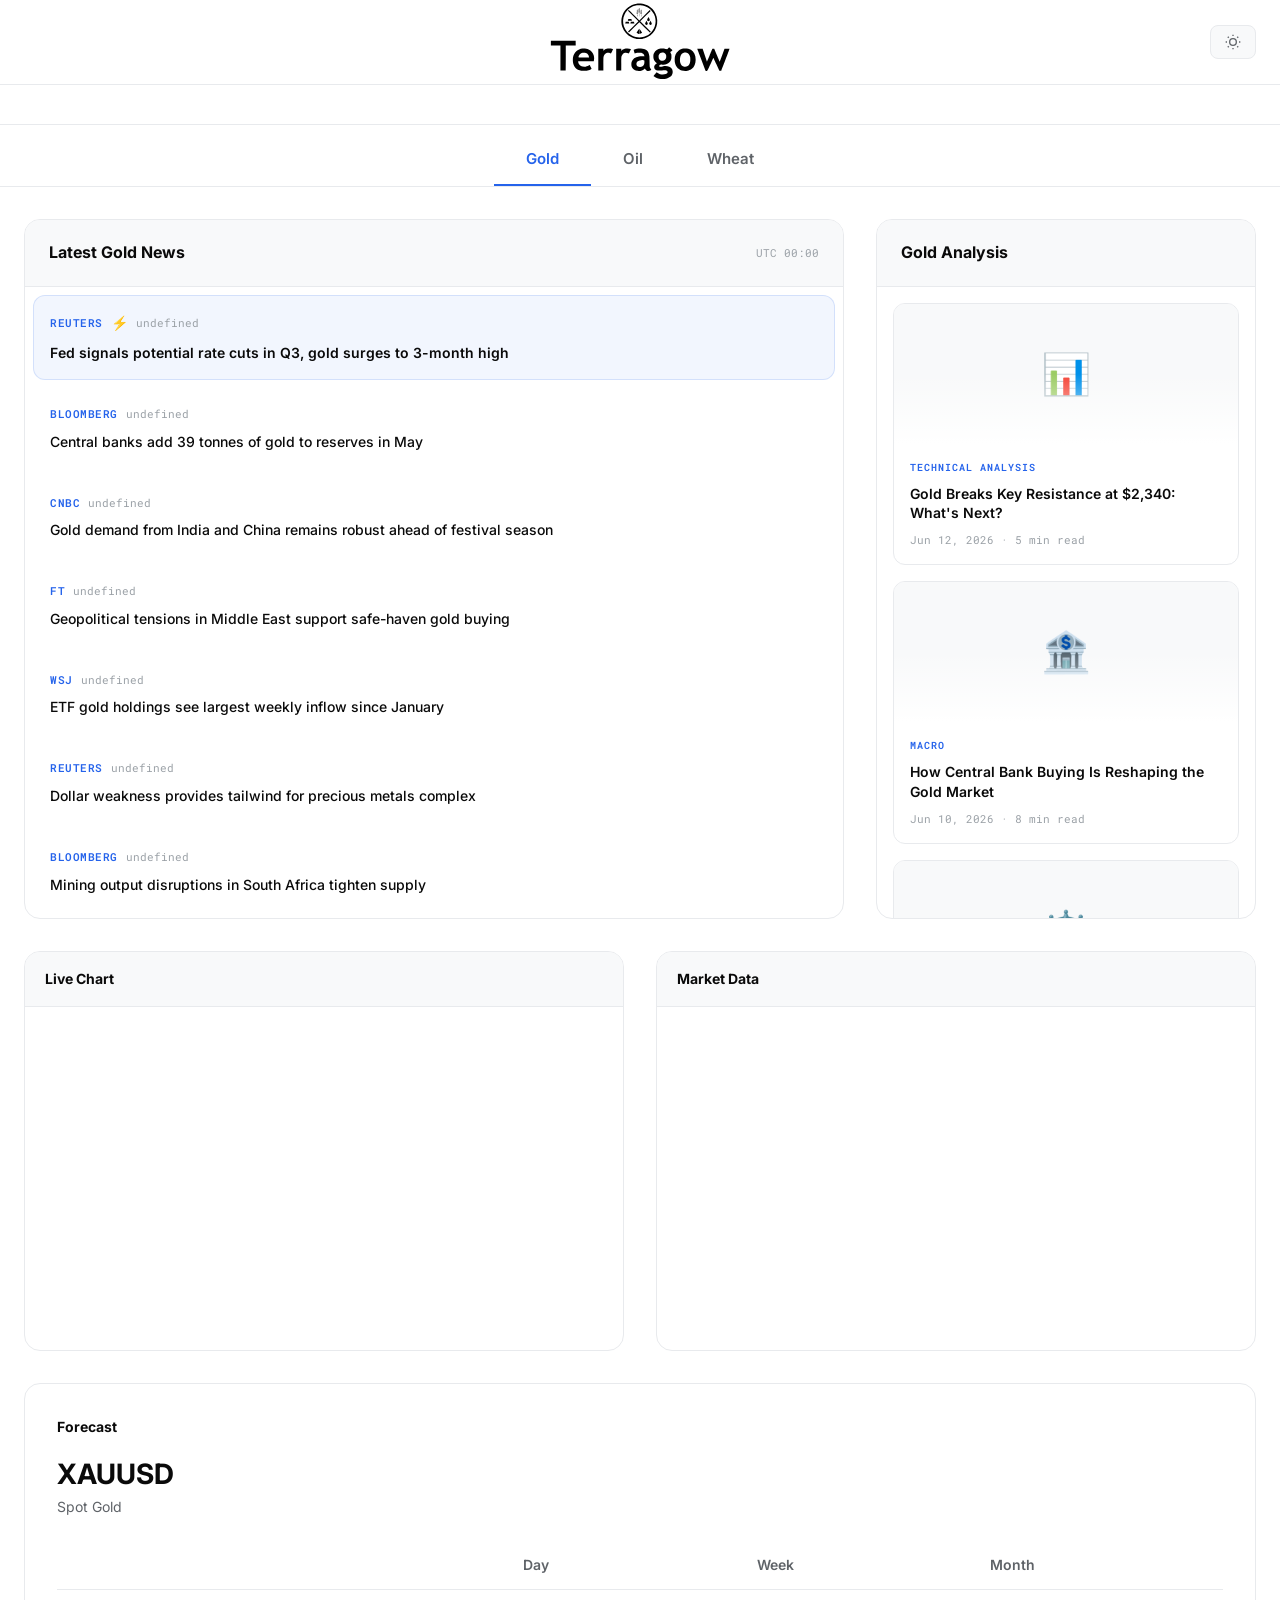
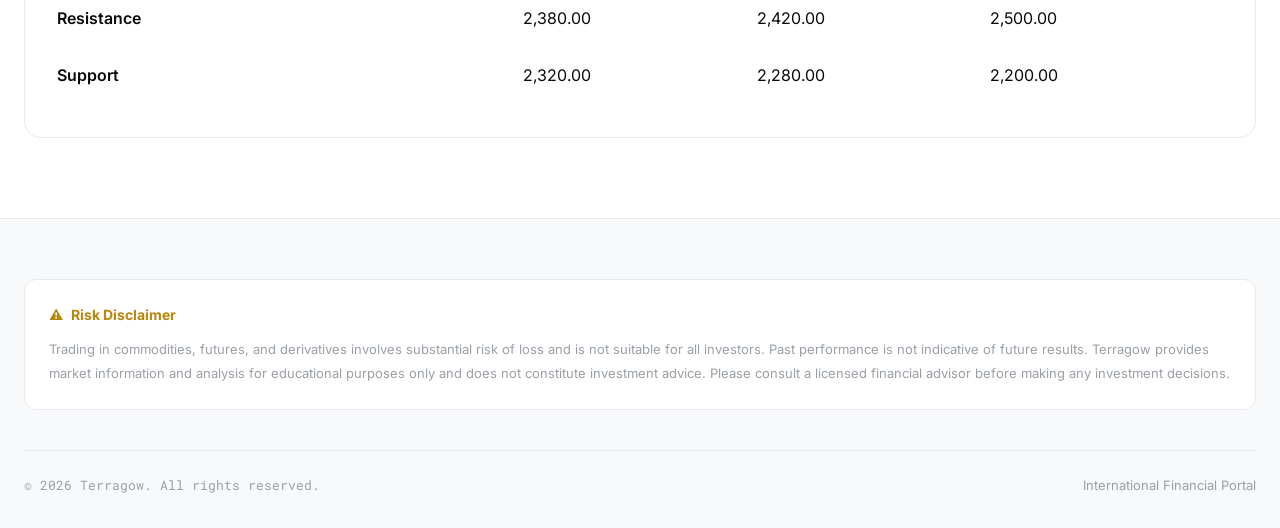
==== commit e165069f: "Update index.html" ====
--- a/index.html
+++ b/index.html
@@ -296,5 +296,6 @@
     <!-- Scripts -->
     <script src="js/data.js"></script>
     <script src="js/main.js"></script>
+    <script src="js/sheets-loader.js"></script>
 </body>
 </html>
--- a/css/style.css
+++ b/css/style.css
@@ -534,9 +534,9 @@
 }
 
 .forecast-title {
-    font-size: 20px;
+    font-size: 14px;
     font-weight: 700;
-    margin-bottom: 24px;
+    margin-bottom: 20px;
     color: var(--text-primary);
 }
 
